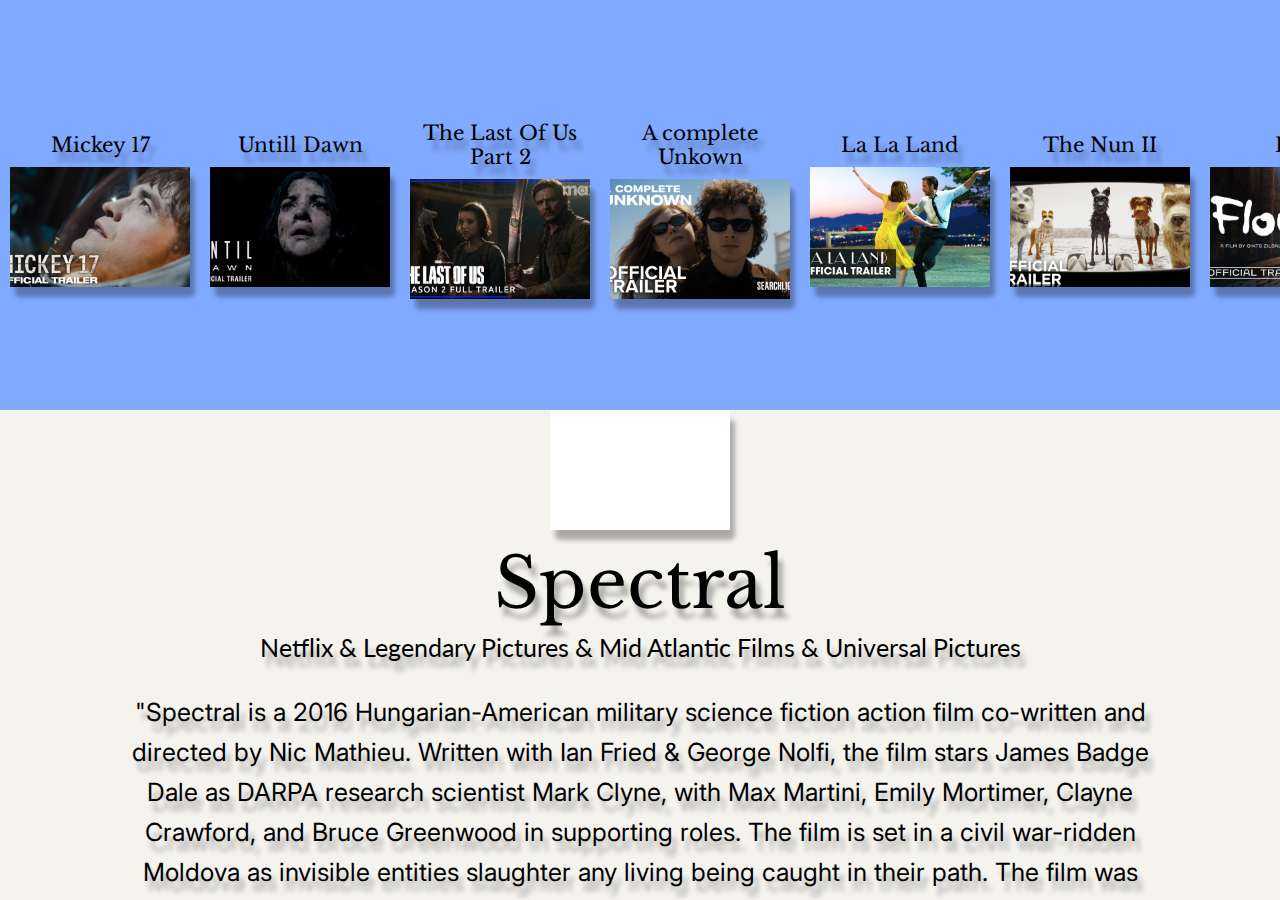
==== minor/digitaldesign/MainPage.html @ 50b9c18b "asdad" ====
<!DOCTYPE html>
<html lang="en">
<head>
    <meta charset="UTF-8">
    <meta name="viewport" content="width=device-width, initial-scale=1.0">
    <title>HomePage</title>
    <link href="https://fonts.googleapis.com/css2?family=Lato:wght@400;700&display=swap" rel="stylesheet">
    <link href="https://fonts.googleapis.com/css2?family=Libre+Baskerville&display=swap" rel="stylesheet">
    <link href="https://fonts.googleapis.com/css2?family=Inter:wght@400;600&display=swap" rel="stylesheet">
    <link rel="stylesheet" href="MainPage.css">
</head>
<body>

    <div class="container">
        <div class="left-section">
            <div class="image-container" id="Movie1" 
                 data-title="Mickey 17" 
                 data-description="Mickey 17 is an upcoming science fiction film directed by Bong Joon-ho, known for his acclaimed work on Parasite and Snowpiercer. Based on the 2022 novel Mickey7 by Edward Ashton, the movie follows the character Mickey, a human who is part of a colonization mission on a distant planet." 
                 data-trailer="https://www.youtube.com/embed/rmC3ZhIHHi4"
                 onclick="updateRightSection(this)">
                <p class="box-title-left">Mickey 17</p>
                <div class="border-box">
                    <div class="white-box">
                        <img src="../digitaldesign/images/maxresdefault (1).jpg" alt="Spectral" class="box-image" draggable="false">
                    </div>
                </div>
            </div>
            <div class="image-container" id="image2" 
                 data-title="Untill Dawn" 
                 data-description="Directed by David F. Sandberg, known for his work in the horror genre, the movie presents a new narrative within the Until Dawn universe. It follows a group of friends who, while searching for a missing companion, find themselves trapped in a time loop, reliving a nightmarish night repeatedly. Each loop introduces different horror scenarios, including slasher, supernatural, and monster"
                 onclick="updateRightSection(this)">
                <p class="box-title-left">Untill Dawn</p>
                <div class="border-box">
                    <div class="white-box">
                        <img src="../digitaldesign/images/maxresdefault (2).jpg" alt="The Tomorrow War" class="box-image"draggable="false">
                    </div>
                </div>
            </div>
            <div class="image-container" id="image3" 
                 data-title="the last Of Us Part 2" 
                 data-description="The The Last of Us TV series, co-created by Neil Druckmann (director of the original game) and Craig Mazin, has been praised for its faithful representation of the game's narrative and characters. The first season, which aired in 2023, covered the events of the original game. Season two will delve into the storyline of The Last of Us Part II, following Ellie on her journey through a post-apocalyptic America." 
                 data-trailer="https://www.youtube.com/embed/DMKg8-9pLlY"
                 onclick="updateRightSection(this)">
                <p class="box-title-left">The Last Of Us Part 2</p>
                <div class="border-box">
                    <div class="white-box">
                        <img src="../digitaldesign/images/maxresdefault (3).jpg" alt="The 5th Wave" class="box-image"draggable="false">
                    </div>
                </div>
            </div>
            <div class="image-container" id="image4" 
                 data-title="A Complete Unkown" 
                 data-description="The film centers around a woman named Sharon (played by Rachel Weisz), who has reinvented herself multiple times under different identities. Sharon meets Tom (Michael Shannon), a man at a party who is intrigued by her mysterious persona. The story explores their complicated relationship as Sharon's past and her various identities begin to unravel, leading to a deeper examination of self, identity, and the consequences of living a life filled with deception."
                 onclick="updateRightSection(this)">
                <p class="box-title-left">A complete Unkown</p>
                <div class="border-box">
                    <div class="white-box">
                        <img src="../digitaldesign/images/maxresdefault (4).jpg" alt="Geostorm" class="box-image"draggable="false">
                    </div>
                </div>
            </div>
            <div class="image-container" id="image5" 
                 data-title="La La Land" 
                 data-description="La La Land (2016) is a romantic musical about an aspiring jazz musician, Sebastian (Ryan Gosling), and an aspiring actress, Mia (Emma Stone), who fall in love while chasing their dreams in Los Angeles. The film explores the balance between love, ambition, and the sacrifices made in pursuit of success, all set to vibrant musical numbers and stunning visuals. Directed by Damien Chazelle, it won several awards, including 6 Oscars.                 " 
                 data-trailer="https://www.youtube.com/embed/pzD9zGcUNrw"
                 onclick="updateRightSection(this)">
                <p class="box-title-left">La La Land</p>
                <div class="border-box">
                    <div class="white-box">
                        <img src="../digitaldesign/images/maxresdefault (5).jpg" alt="The Nun" class="box-image"draggable="false">
                    </div>
                </div>
            </div>
            <div class="image-container" id="image6" 
                 data-title="isles of the dogs"
                 data-description="Isle of Dogs is a 2018 stop-motion animated science fiction comedy-drama film written, produced, and directed by Wes Anderson. Set in a dystopian near-future Japan, the story" 
                 data-trailer="https://www.youtube.com/embed/QF-oyCwaArU"
                 onclick="updateRightSection(this)">
                <p class="box-title-left">The Nun II</p>
                <div class="border-box">
                    <div class="white-box">
                        <img src="../digitaldesign/images/maxresdefault (6).jpg" alt="The Nun II" class="box-image"draggable="false">
                    </div>
                </div>
            </div>
            <div class="image-container" id="image7" 
                 data-title="Flow" 
                 data-description="Flow is a 2024 Latvian animated film directed by Gints Zilbalodis. The story follows a solitary cat whose home is devastated by a great flood. Seeking refuge, the cat finds itself on a boat populated by various animal species, including a capybara, lemur, bird, and dog. Together, they navigate a newly aquatic world in search of dry land, relying on trust, courage, and wits to survive the perils of their environment." 
                 data-trailer="https://www.youtube.com/embed/_nZdmwHrcnw"
                 onclick="updateRightSection(this)">
                <p class="box-title-left">Flow</p>
                <div class="border-box">
                    <div class="white-box">
                        <img src="../digitaldesign/images/maxresdefault (7).jpg" alt="The Lord Of The Rings: The Fellowship Of The Ring" class="box-image"draggable="false">
                    </div>
                </div>
            </div>
            <div class="image-container" id="image8" 
                 data-title="Anora" 
                 data-description="Anora is a 2025 film directed by Sean Baker, known for his unflinching portrayals of marginalized communities. The narrative follows Ani (played by Mikey Madison), a young sex worker from Brooklyn who, in a whirlwind romance, marries Vanya, the impetuous son of a Russian billionaire. This impulsive union sets off a series of events that challenge Ani's perceptions of love, power, and survival." 
                 data-trailer="https://www.youtube.com/embed/nuTU5XcZTLA"
                 onclick="updateRightSection(this)">
                <p class="box-title-left">Anora</p>
                <div class="border-box">
                    <div class="white-box">
                        <img src="../digitaldesign/images/maxresdefault (8).jpg" alt="Lord Of The Rings: The Two Towers" class="box-image"draggable="false">
                    </div>
                </div>
            </div>
            <div class="image-container" id="image9" 
                 data-title="Oddysey" 
                 data-description="The Odysse is an upcoming epic fantasy-action film directed by Christopher Nolan, scheduled for release on July 17, 2026. This adaptation of Homer's ancient Greek epic poem follows Odysseus (Matt Damon), the king of Ithaca, on his perilous journey home after the Trojan War. Along the way, he encounters mythical challenges such as the cyclops Polyphemus, the enchanting Sirens, and the sorceress Circe, all while striving to reunite with his wife, Penelope (Anne Hathaway)." 
                 data-trailer="https://www.youtube.com/embed/zckJCxYxn1g"
                 onclick="updateRightSection(this)">
                <p class="box-title-left">Oddysey</p>
                <div class="border-box">
                    <div class="white-box">
                        <img src="../digitaldesign/images/maxresdefault.jpg" alt="water lily pond" class="box-image"draggable="false">
                    </div>
                </div>
            </div>
            <div class="image-container" id="image10" 
                 data-title="Minecraft movie" 

                 data-description="The Minecraft Movie is an upcoming live-action film based onthe popular video game Minecraft. Directed by Peter Sollett and produced by Roy Lee, the movie is set in the blocky world of Minecraft and follows the story of a teenage" 
                 data-trailer="https://www.youtube.com/embed/CXqZK-nbZ74"
                 onclick="updateRightSection(this)">
                <p class="box-title-left">Minecraft Movie</p>
                <div class="border-box">
                    <div class="white-box">
                        <img src="../digitaldesign/images/Official Trailer - Thumbnail - 864x505.jpg.avif" alt="The hobbit" class="box-image"draggable="false">
                    </div>
                </div>
            </div>        
               


        </div>

        <div class="split"></div>

        <div class="right-section">
            <div class="border-box">
                <div class="white-box">
                    <iframe width="750" height="500" 
                    src="https://www.youtube.com/embed/rmC3ZhIHHi4" 
                    frameborder="0" 
                    allow="accelerometer; autoplay; clipboard-write; encrypted-media; gyroscope; picture-in-picture" 
                    allowfullscreen>
                </iframe>

                
                </div>
            </div>
            <p class="box-title" id="right-title">Spectral</p> <!-- Movie Name -->
            <p class="box-subtitle" id="right-subtitle">Netflix & Legendary Pictures & Mid Atlantic Films & Universal Pictures</p> <!-- Movie Company -->
            <p class="box-description" id="right-description">"Spectral is a 2016 Hungarian-American military science fiction action film co-written and directed by Nic Mathieu. Written with Ian Fried & George Nolfi, the film stars James Badge Dale as DARPA research scientist Mark Clyne, with Max Martini, Emily Mortimer, Clayne Crawford, and Bruce Greenwood in supporting roles.
            The film is set in a civil war-ridden Moldova as invisible entities slaughter any living being caught in their path. The film was released worldwide on December 9, 2016 on Netflix. On February 1, 2017, Netflix released a prequel graphic novel of the film called Spectral: Ghosts of War which was made available digitally through the website ComiXology."</p> <!-- Movie Description -->
        </div>
    </div>
    
    <script src="MainPage.js"></script>
</body>
</html>
---- minor/digitaldesign/MainPage.css ----
body {
    background-color: black;
    margin: 0;
    padding: 0;
    overflow: hidden;
}

.container {
    display: flex;
    flex-direction: column; /* Stack sections vertically */
    height: 100vh;
}

.right-section {
    background-color: #F5F3EE;
    flex: 1; /* Allow this section to grow */
    display: flex;
    flex-direction: column; /* Arrange video content vertically */
    justify-content: flex-start;
    align-items: center;
    overflow-y: auto; /* Enable vertical scrolling if needed */
    box-sizing: border-box;
    padding-bottom: 120px;
    width: 100%;
}

.left-section {
    background-color: #80aaff;
    flex: 1; /* Allow this section to grow */
    display: flex;
    flex-direction: row; /* Display images horizontally */
    overflow-x: auto; /* Enable horizontal scrolling */
    align-items: center; /* Center align images vertically */
    padding-top: 20px;
    padding-bottom: 20px;
    box-sizing: border-box;
}

.image-container {
    display: flex;
    flex-direction: column;
    align-items: center;
    margin: 10px;
    width: 200px; /* Control the width of each image container */
}

.box-title-left {
    font-family: 'Libre Baskerville', serif;
    font-size: 20px;
    color: black;
    margin-top: 10px;
    margin-bottom: 10px;
    text-align: center;
    text-shadow: 5px 10px 5px rgba(0, 0, 0, 0.3);
}

.border-box {
    width: 180px;
    height: 120px;
    background-color: black;
    display: flex;
    justify-content: center;
    align-items: center;
    border-radius: 5px;
    box-shadow: 5px 10px 5px rgba(0, 0, 0, 0.3);
}

.box-image {
    width: 100%;
    height: 100%;
    object-fit: cover;
    object-position: center;
}

.white-box {
    width: 180px;
    height: 120px;
    background-color: white;
    position: relative;
    overflow: hidden;
    margin-bottom: 10px;
    margin-top: 10px;
}

.box-title {
    font-family: 'Libre Baskerville', serif;
    font-size: 70px;
    color: black;
    margin-top: 10px;
    margin-bottom: 0;
    text-align: center;
    width: 100%;
    text-shadow: 5px 10px 5px rgba(0, 0, 0, 0.3);
}

.box-subtitle {
    font-family: 'Lato', sans-serif;
    font-size: 25px;
    color: Black;
    margin-top: 5px;
    text-align: center;
    text-shadow: 5px 10px 5px rgba(0, 0, 0, 0.3);
}

.box-description {
    font-family: 'Inter', sans-serif;
    font-size: 25px;
    color: black;
    margin-top: 5px;
    text-align: center;
    line-height: 1.6;
    text-shadow: 5px 10px 5px rgba(0, 0, 0, 0.3);
    max-width: 80%;
}

.split {
    width: 10px;
    background-color: #000;
}
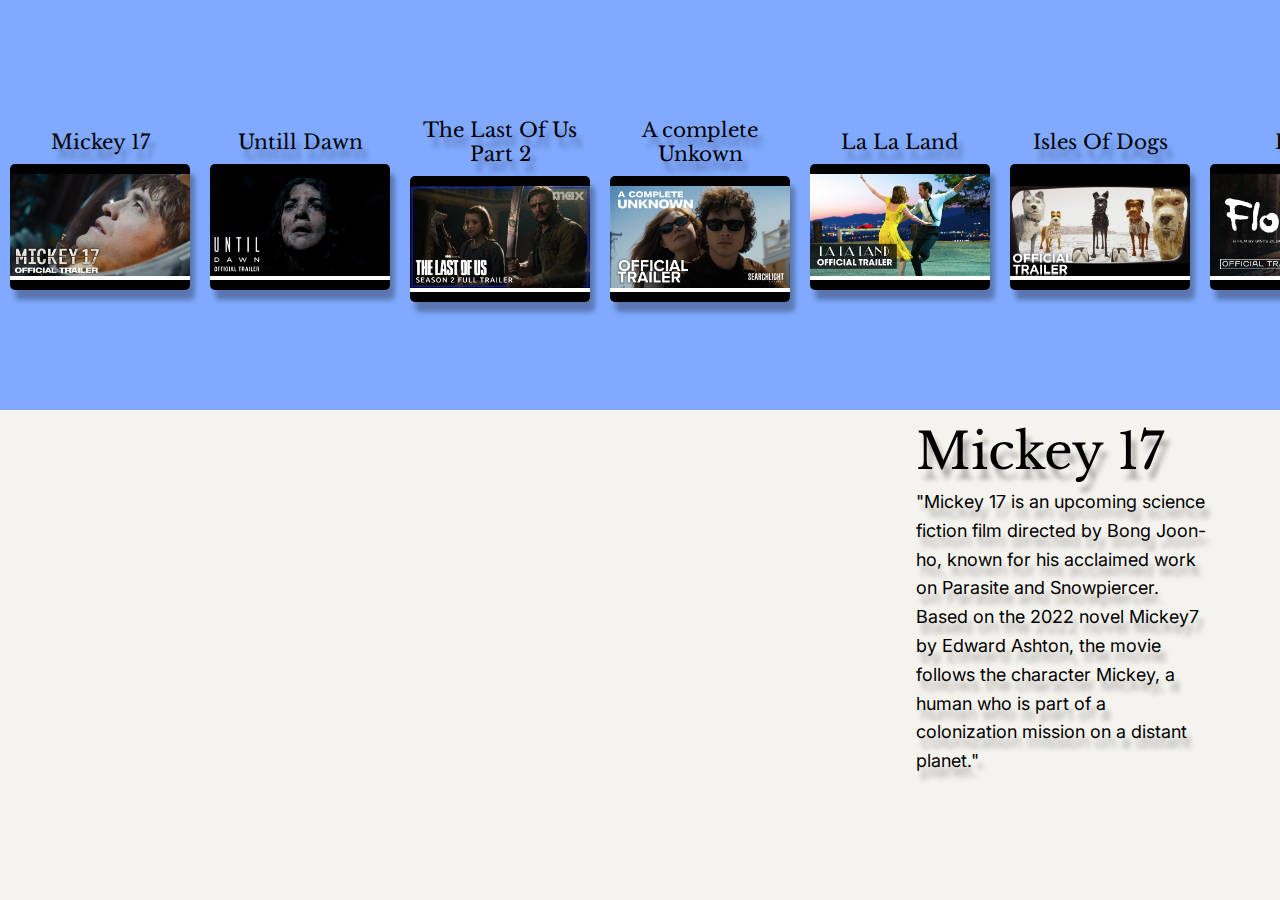
==== commit b22f51e1: "afdgsahdtjsykdhjhsagwterqw" ====
--- a/minor/digitaldesign/MainPage.html
+++ b/minor/digitaldesign/MainPage.html
@@ -16,7 +16,7 @@
             <div class="image-container" id="Movie1" 
                  data-title="Mickey 17" 
                  data-description="Mickey 17 is an upcoming science fiction film directed by Bong Joon-ho, known for his acclaimed work on Parasite and Snowpiercer. Based on the 2022 novel Mickey7 by Edward Ashton, the movie follows the character Mickey, a human who is part of a colonization mission on a distant planet." 
-                 data-trailer="https://www.youtube.com/embed/rmC3ZhIHHi4"
+                 data-trailer="https://www.youtube.com/embed/osYpGSz_0i4?si=b6_lkEErxodlsLIz"
                  onclick="updateRightSection(this)">
                 <p class="box-title-left">Mickey 17</p>
                 <div class="border-box">
@@ -28,6 +28,7 @@
             <div class="image-container" id="image2" 
                  data-title="Untill Dawn" 
                  data-description="Directed by David F. Sandberg, known for his work in the horror genre, the movie presents a new narrative within the Until Dawn universe. It follows a group of friends who, while searching for a missing companion, find themselves trapped in a time loop, reliving a nightmarish night repeatedly. Each loop introduces different horror scenarios, including slasher, supernatural, and monster"
+                 data-trailer="https://www.youtube.com/embed/2b3vBaINZ7w?si=isPypWCJoN92oxBH"
                  onclick="updateRightSection(this)">
                 <p class="box-title-left">Untill Dawn</p>
                 <div class="border-box">
@@ -39,7 +40,7 @@
             <div class="image-container" id="image3" 
                  data-title="the last Of Us Part 2" 
                  data-description="The The Last of Us TV series, co-created by Neil Druckmann (director of the original game) and Craig Mazin, has been praised for its faithful representation of the game's narrative and characters. The first season, which aired in 2023, covered the events of the original game. Season two will delve into the storyline of The Last of Us Part II, following Ellie on her journey through a post-apocalyptic America." 
-                 data-trailer="https://www.youtube.com/embed/DMKg8-9pLlY"
+                 data-trailer="https://www.youtube.com/embed/_zHPsmXCjB0?si=gwfyjQCDpIyMAqSn"
                  onclick="updateRightSection(this)">
                 <p class="box-title-left">The Last Of Us Part 2</p>
                 <div class="border-box">
@@ -51,6 +52,7 @@
             <div class="image-container" id="image4" 
                  data-title="A Complete Unkown" 
                  data-description="The film centers around a woman named Sharon (played by Rachel Weisz), who has reinvented herself multiple times under different identities. Sharon meets Tom (Michael Shannon), a man at a party who is intrigued by her mysterious persona. The story explores their complicated relationship as Sharon's past and her various identities begin to unravel, leading to a deeper examination of self, identity, and the consequences of living a life filled with deception."
+                 data-trailer="https://www.youtube.com/embed/FdV-Cs5o8mc?si=hifdZV3vUDJU6mvj"
                  onclick="updateRightSection(this)">
                 <p class="box-title-left">A complete Unkown</p>
                 <div class="border-box">
@@ -62,7 +64,7 @@
             <div class="image-container" id="image5" 
                  data-title="La La Land" 
                  data-description="La La Land (2016) is a romantic musical about an aspiring jazz musician, Sebastian (Ryan Gosling), and an aspiring actress, Mia (Emma Stone), who fall in love while chasing their dreams in Los Angeles. The film explores the balance between love, ambition, and the sacrifices made in pursuit of success, all set to vibrant musical numbers and stunning visuals. Directed by Damien Chazelle, it won several awards, including 6 Oscars.                 " 
-                 data-trailer="https://www.youtube.com/embed/pzD9zGcUNrw"
+                 data-trailer="https://www.youtube.com/embed/0pdqf4P9MB8?si=lTZXYHQeyuO8jl-F"
                  onclick="updateRightSection(this)">
                 <p class="box-title-left">La La Land</p>
                 <div class="border-box">
@@ -74,9 +76,9 @@
             <div class="image-container" id="image6" 
                  data-title="isles of the dogs"
                  data-description="Isle of Dogs is a 2018 stop-motion animated science fiction comedy-drama film written, produced, and directed by Wes Anderson. Set in a dystopian near-future Japan, the story" 
-                 data-trailer="https://www.youtube.com/embed/QF-oyCwaArU"
+                 data-trailer="https://www.youtube.com/embed/dt__kig8PVU?si=UILEDRgdCyWorqpe"
                  onclick="updateRightSection(this)">
-                <p class="box-title-left">The Nun II</p>
+                <p class="box-title-left">Isles Of Dogs</p>
                 <div class="border-box">
                     <div class="white-box">
                         <img src="../digitaldesign/images/maxresdefault (6).jpg" alt="The Nun II" class="box-image"draggable="false">
@@ -86,7 +88,7 @@
             <div class="image-container" id="image7" 
                  data-title="Flow" 
                  data-description="Flow is a 2024 Latvian animated film directed by Gints Zilbalodis. The story follows a solitary cat whose home is devastated by a great flood. Seeking refuge, the cat finds itself on a boat populated by various animal species, including a capybara, lemur, bird, and dog. Together, they navigate a newly aquatic world in search of dry land, relying on trust, courage, and wits to survive the perils of their environment." 
-                 data-trailer="https://www.youtube.com/embed/_nZdmwHrcnw"
+                 data-trailer="https://www.youtube.com/embed/ZgZccxuj2RY?si=FI5w2W40Ommx8zF5"
                  onclick="updateRightSection(this)">
                 <p class="box-title-left">Flow</p>
                 <div class="border-box">
@@ -98,7 +100,7 @@
             <div class="image-container" id="image8" 
                  data-title="Anora" 
                  data-description="Anora is a 2025 film directed by Sean Baker, known for his unflinching portrayals of marginalized communities. The narrative follows Ani (played by Mikey Madison), a young sex worker from Brooklyn who, in a whirlwind romance, marries Vanya, the impetuous son of a Russian billionaire. This impulsive union sets off a series of events that challenge Ani's perceptions of love, power, and survival." 
-                 data-trailer="https://www.youtube.com/embed/nuTU5XcZTLA"
+                 data-trailer="https://www.youtube.com/embed/GuPkfvxmtdw?si=eTdGYchLeVLUxYbI"
                  onclick="updateRightSection(this)">
                 <p class="box-title-left">Anora</p>
                 <div class="border-box">
@@ -110,7 +112,7 @@
             <div class="image-container" id="image9" 
                  data-title="Oddysey" 
                  data-description="The Odysse is an upcoming epic fantasy-action film directed by Christopher Nolan, scheduled for release on July 17, 2026. This adaptation of Homer's ancient Greek epic poem follows Odysseus (Matt Damon), the king of Ithaca, on his perilous journey home after the Trojan War. Along the way, he encounters mythical challenges such as the cyclops Polyphemus, the enchanting Sirens, and the sorceress Circe, all while striving to reunite with his wife, Penelope (Anne Hathaway)." 
-                 data-trailer="https://www.youtube.com/embed/zckJCxYxn1g"
+                 data-trailer="https://www.youtube.com/embed/i3j6l8zQSks?si=EuolSxAPwMuwgn_m"
                  onclick="updateRightSection(this)">
                 <p class="box-title-left">Oddysey</p>
                 <div class="border-box">
@@ -121,9 +123,8 @@
             </div>
             <div class="image-container" id="image10" 
                  data-title="Minecraft movie" 
-
                  data-description="The Minecraft Movie is an upcoming live-action film based onthe popular video game Minecraft. Directed by Peter Sollett and produced by Roy Lee, the movie is set in the blocky world of Minecraft and follows the story of a teenage" 
-                 data-trailer="https://www.youtube.com/embed/CXqZK-nbZ74"
+                 data-trailer="https://www.youtube.com/embed/8B1EtVPBSMw?si=GDOviUPgL4CVzeDT"
                  onclick="updateRightSection(this)">
                 <p class="box-title-left">Minecraft Movie</p>
                 <div class="border-box">
@@ -138,27 +139,24 @@
         </div>
 
         <div class="split"></div>
-
         <div class="right-section">
-            <div class="border-box">
-                <div class="white-box">
-                    <iframe width="750" height="500" 
-                    src="https://www.youtube.com/embed/rmC3ZhIHHi4" 
+            <div class="right-content">
+                <div class="video-container">
+                    <iframe id="video-player" width="100%" height="500" 
+                    src="https://www.youtube.com/embed/osYpGSz_0i4?si=b6_lkEErxodlsLIz" 
                     frameborder="0" 
                     allow="accelerometer; autoplay; clipboard-write; encrypted-media; gyroscope; picture-in-picture" 
-                    allowfullscreen>
-                </iframe>
+                    allowfullscreen></iframe>
+                </div>
 
-                
+                <div class="text-container">
+                    <p class="box-title" id="right-title">Mickey 17</p>
+                    <p class="box-description" id="right-description">"Mickey 17 is an upcoming science fiction film directed by Bong Joon-ho, known for his acclaimed work on Parasite and Snowpiercer. Based on the 2022 novel Mickey7 by Edward Ashton, the movie follows the character Mickey, a human who is part of a colonization mission on a distant planet."</p>
                 </div>
             </div>
-            <p class="box-title" id="right-title">Spectral</p> <!-- Movie Name -->
-            <p class="box-subtitle" id="right-subtitle">Netflix & Legendary Pictures & Mid Atlantic Films & Universal Pictures</p> <!-- Movie Company -->
-            <p class="box-description" id="right-description">"Spectral is a 2016 Hungarian-American military science fiction action film co-written and directed by Nic Mathieu. Written with Ian Fried & George Nolfi, the film stars James Badge Dale as DARPA research scientist Mark Clyne, with Max Martini, Emily Mortimer, Clayne Crawford, and Bruce Greenwood in supporting roles.
-            The film is set in a civil war-ridden Moldova as invisible entities slaughter any living being caught in their path. The film was released worldwide on December 9, 2016 on Netflix. On February 1, 2017, Netflix released a prequel graphic novel of the film called Spectral: Ghosts of War which was made available digitally through the website ComiXology."</p> <!-- Movie Description -->
         </div>
     </div>
-    
+
     <script src="MainPage.js"></script>
 </body>
-</html>
+</html>--- a/minor/digitaldesign/MainPage.css
+++ b/minor/digitaldesign/MainPage.css
@@ -7,30 +7,17 @@
 
 .container {
     display: flex;
-    flex-direction: column; /* Stack sections vertically */
+    flex-direction: column;
     height: 100vh;
-}
-
-.right-section {
-    background-color: #F5F3EE;
-    flex: 1; /* Allow this section to grow */
-    display: flex;
-    flex-direction: column; /* Arrange video content vertically */
-    justify-content: flex-start;
-    align-items: center;
-    overflow-y: auto; /* Enable vertical scrolling if needed */
-    box-sizing: border-box;
-    padding-bottom: 120px;
-    width: 100%;
 }
 
 .left-section {
     background-color: #80aaff;
-    flex: 1; /* Allow this section to grow */
+    flex: 1;
     display: flex;
-    flex-direction: row; /* Display images horizontally */
-    overflow-x: auto; /* Enable horizontal scrolling */
-    align-items: center; /* Center align images vertically */
+    flex-direction: row;
+    overflow-x: auto;
+    align-items: center;
     padding-top: 20px;
     padding-bottom: 20px;
     box-sizing: border-box;
@@ -41,7 +28,7 @@
     flex-direction: column;
     align-items: center;
     margin: 10px;
-    width: 200px; /* Control the width of each image container */
+    width: 200px;
 }
 
 .box-title-left {
@@ -56,7 +43,7 @@
 
 .border-box {
     width: 180px;
-    height: 120px;
+    height: auto;
     background-color: black;
     display: flex;
     justify-content: center;
@@ -65,16 +52,9 @@
     box-shadow: 5px 10px 5px rgba(0, 0, 0, 0.3);
 }
 
-.box-image {
-    width: 100%;
-    height: 100%;
-    object-fit: cover;
-    object-position: center;
-}
-
 .white-box {
     width: 180px;
-    height: 120px;
+    height: auto;
     background-color: white;
     position: relative;
     overflow: hidden;
@@ -82,14 +62,62 @@
     margin-top: 10px;
 }
 
+.box-image {
+    width: 100%;
+    height: 100%;
+    object-fit: contain;
+    object-position: center;
+}
+
+.split {
+    width: 10px;
+    background-color: #000;
+}
+
+.right-section {
+    background-color: #F5F3EE;
+    flex: 1;
+    display: flex;
+    flex-direction: column;
+    justify-content: flex-start;
+    align-items: center;
+    overflow-y: auto;
+    box-sizing: border-box;
+    padding-bottom: 120px;
+    width: 100%;
+}
+
+.right-content {
+    display: flex;
+    flex-direction: row;
+    justify-content: flex-start;
+    align-items: flex-start;
+    width: 100%;
+}
+
+.video-container {
+    width: 70%;  /* Take up more space */
+    padding-right: 20px; /* Add space between video and text */
+    box-sizing: border-box;
+}
+
+.text-container {
+    width: 30%;  /* Take up the remaining space */
+    display: flex;
+    flex-direction: column;
+    justify-content: flex-start;
+    align-items: flex-start;
+    text-align: left;
+    padding-left: 20px; /* Add space between the text and video */
+    box-sizing: border-box;
+}
+
 .box-title {
     font-family: 'Libre Baskerville', serif;
-    font-size: 70px;
+    font-size: 50px;
     color: black;
     margin-top: 10px;
     margin-bottom: 0;
-    text-align: center;
-    width: 100%;
     text-shadow: 5px 10px 5px rgba(0, 0, 0, 0.3);
 }
 
@@ -98,22 +126,15 @@
     font-size: 25px;
     color: Black;
     margin-top: 5px;
-    text-align: center;
     text-shadow: 5px 10px 5px rgba(0, 0, 0, 0.3);
 }
 
 .box-description {
     font-family: 'Inter', sans-serif;
-    font-size: 25px;
+    font-size: 18px;
     color: black;
     margin-top: 5px;
-    text-align: center;
     line-height: 1.6;
     text-shadow: 5px 10px 5px rgba(0, 0, 0, 0.3);
     max-width: 80%;
 }
-
-.split {
-    width: 10px;
-    background-color: #000;
-}
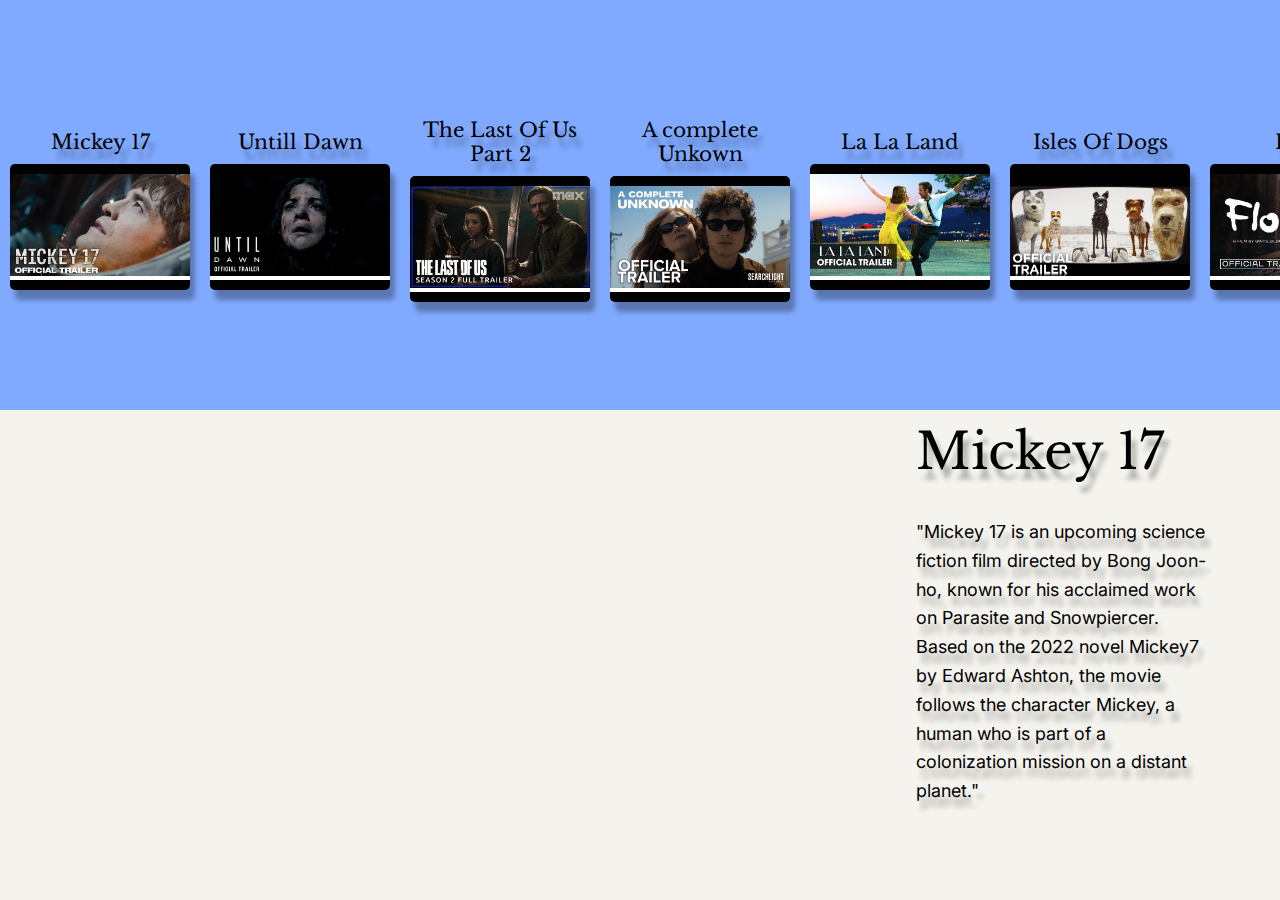
==== commit 73eed6cb: "dsgfsdg" ====
--- a/minor/digitaldesign/MainPage.html
+++ b/minor/digitaldesign/MainPage.html
@@ -139,11 +139,12 @@
         </div>
 
         <div class="split"></div>
+
         <div class="right-section">
             <div class="right-content">
                 <div class="video-container">
                     <iframe id="video-player" width="100%" height="500" 
-                    src="https://www.youtube.com/embed/osYpGSz_0i4?si=b6_lkEErxodlsLIz" 
+                    src="https://www.youtube.com/embed/osYpGSz_0i4" 
                     frameborder="0" 
                     allow="accelerometer; autoplay; clipboard-write; encrypted-media; gyroscope; picture-in-picture" 
                     allowfullscreen></iframe>
@@ -151,6 +152,7 @@
 
                 <div class="text-container">
                     <p class="box-title" id="right-title">Mickey 17</p>
+                    <p class="box-subtitle" id="right-subtitle"> </p>
                     <p class="box-description" id="right-description">"Mickey 17 is an upcoming science fiction film directed by Bong Joon-ho, known for his acclaimed work on Parasite and Snowpiercer. Based on the 2022 novel Mickey7 by Edward Ashton, the movie follows the character Mickey, a human who is part of a colonization mission on a distant planet."</p>
                 </div>
             </div>
